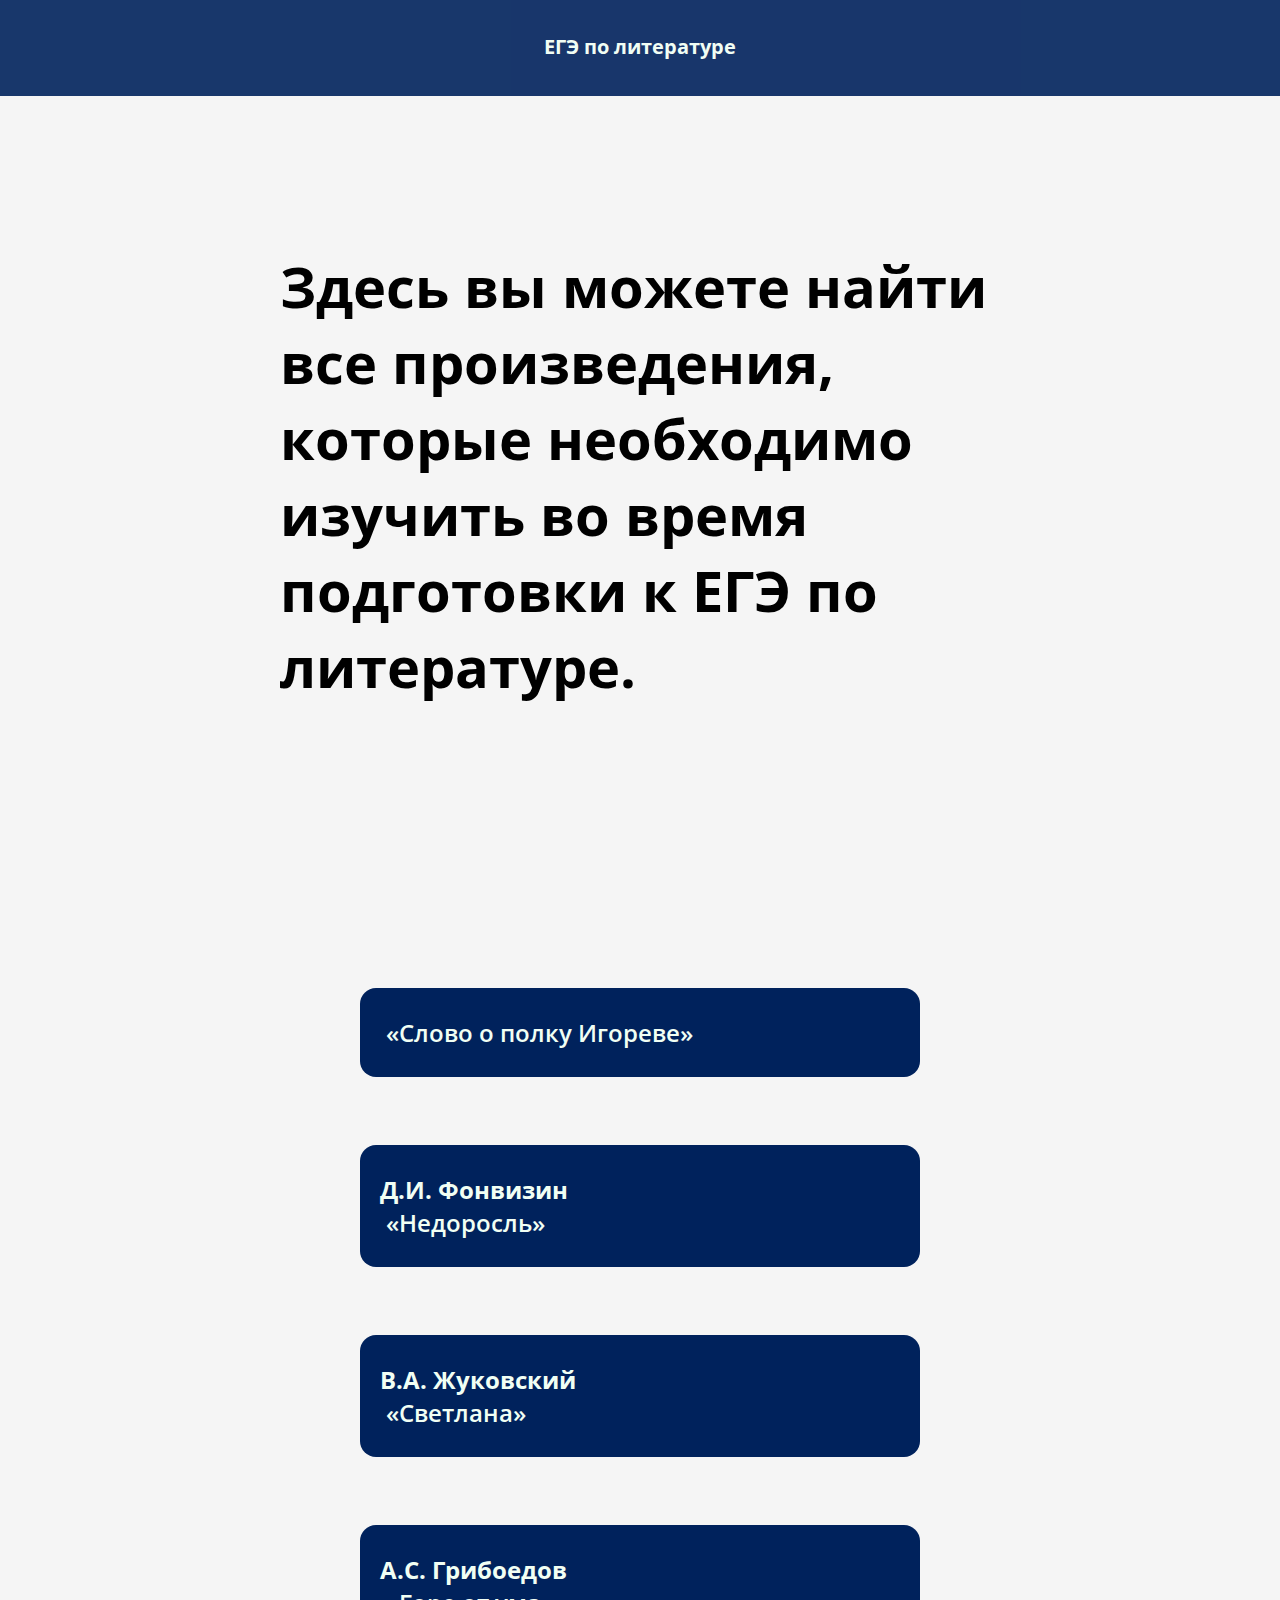
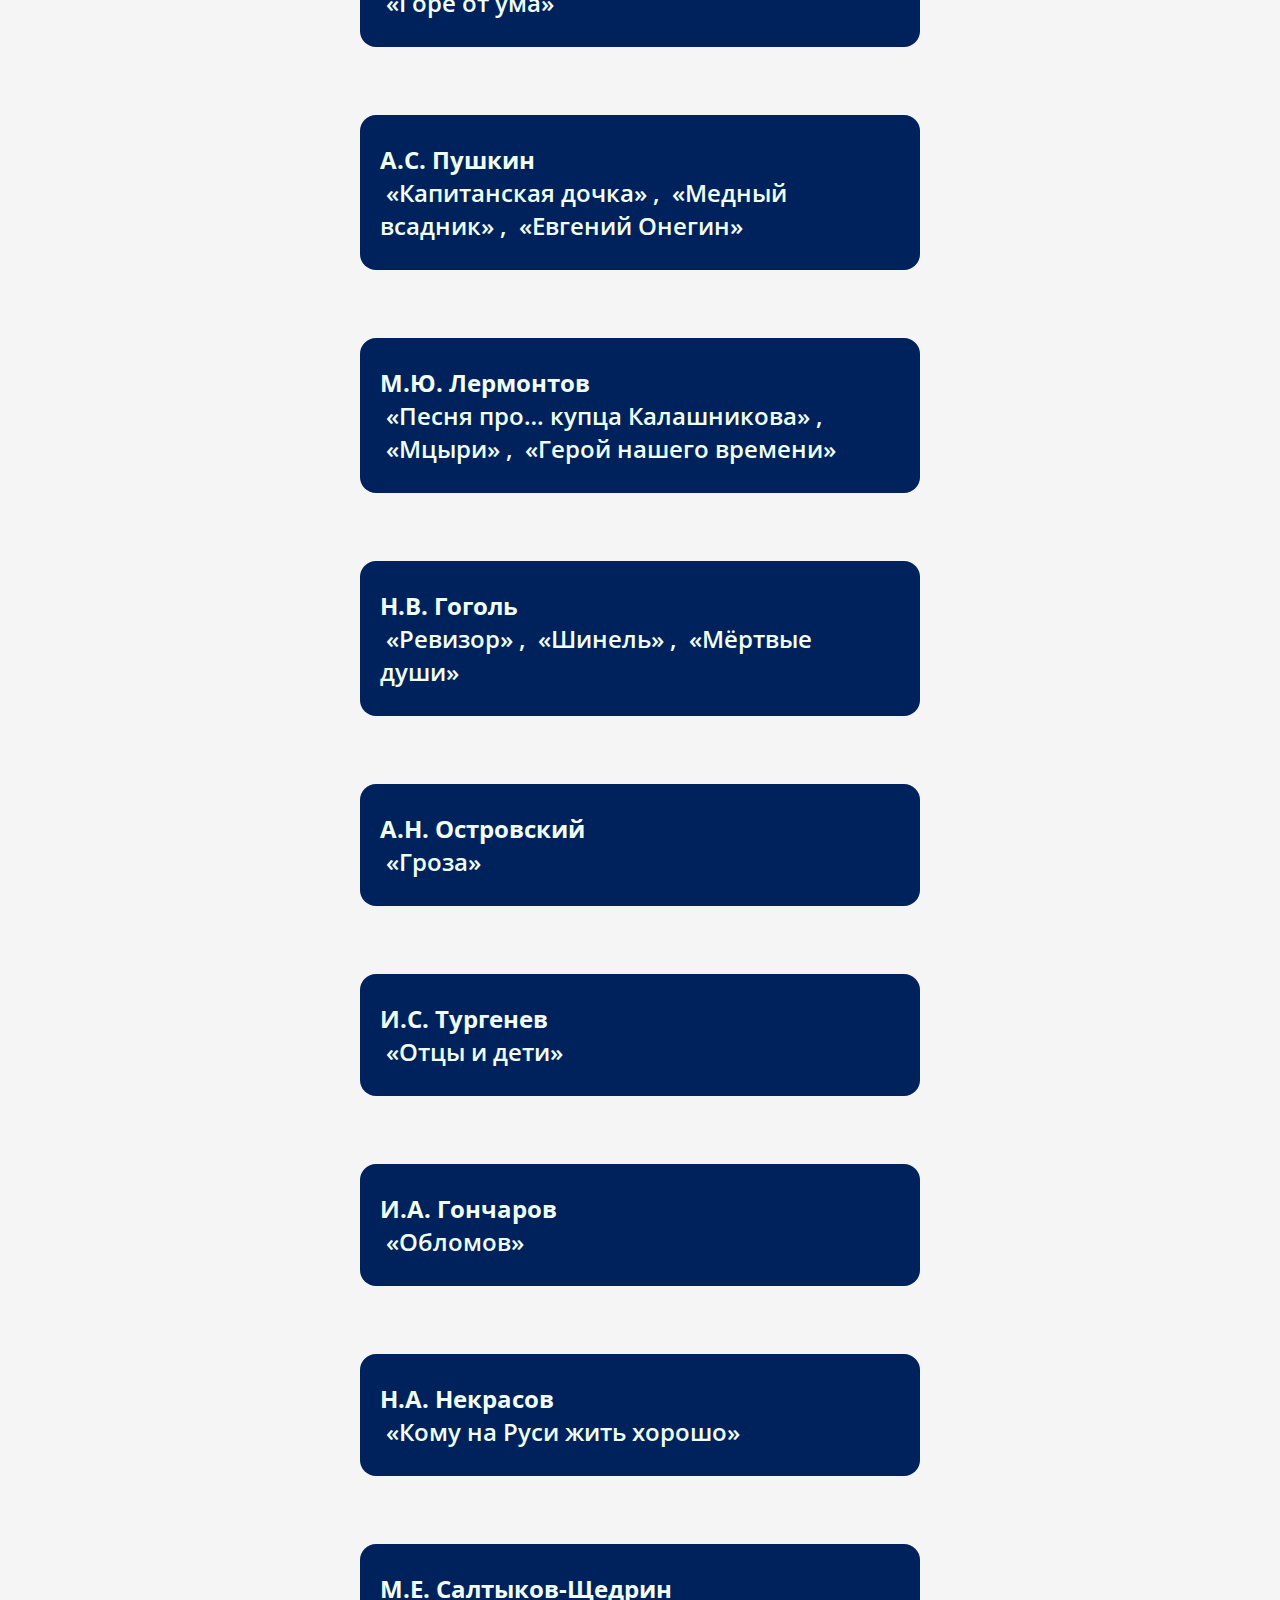
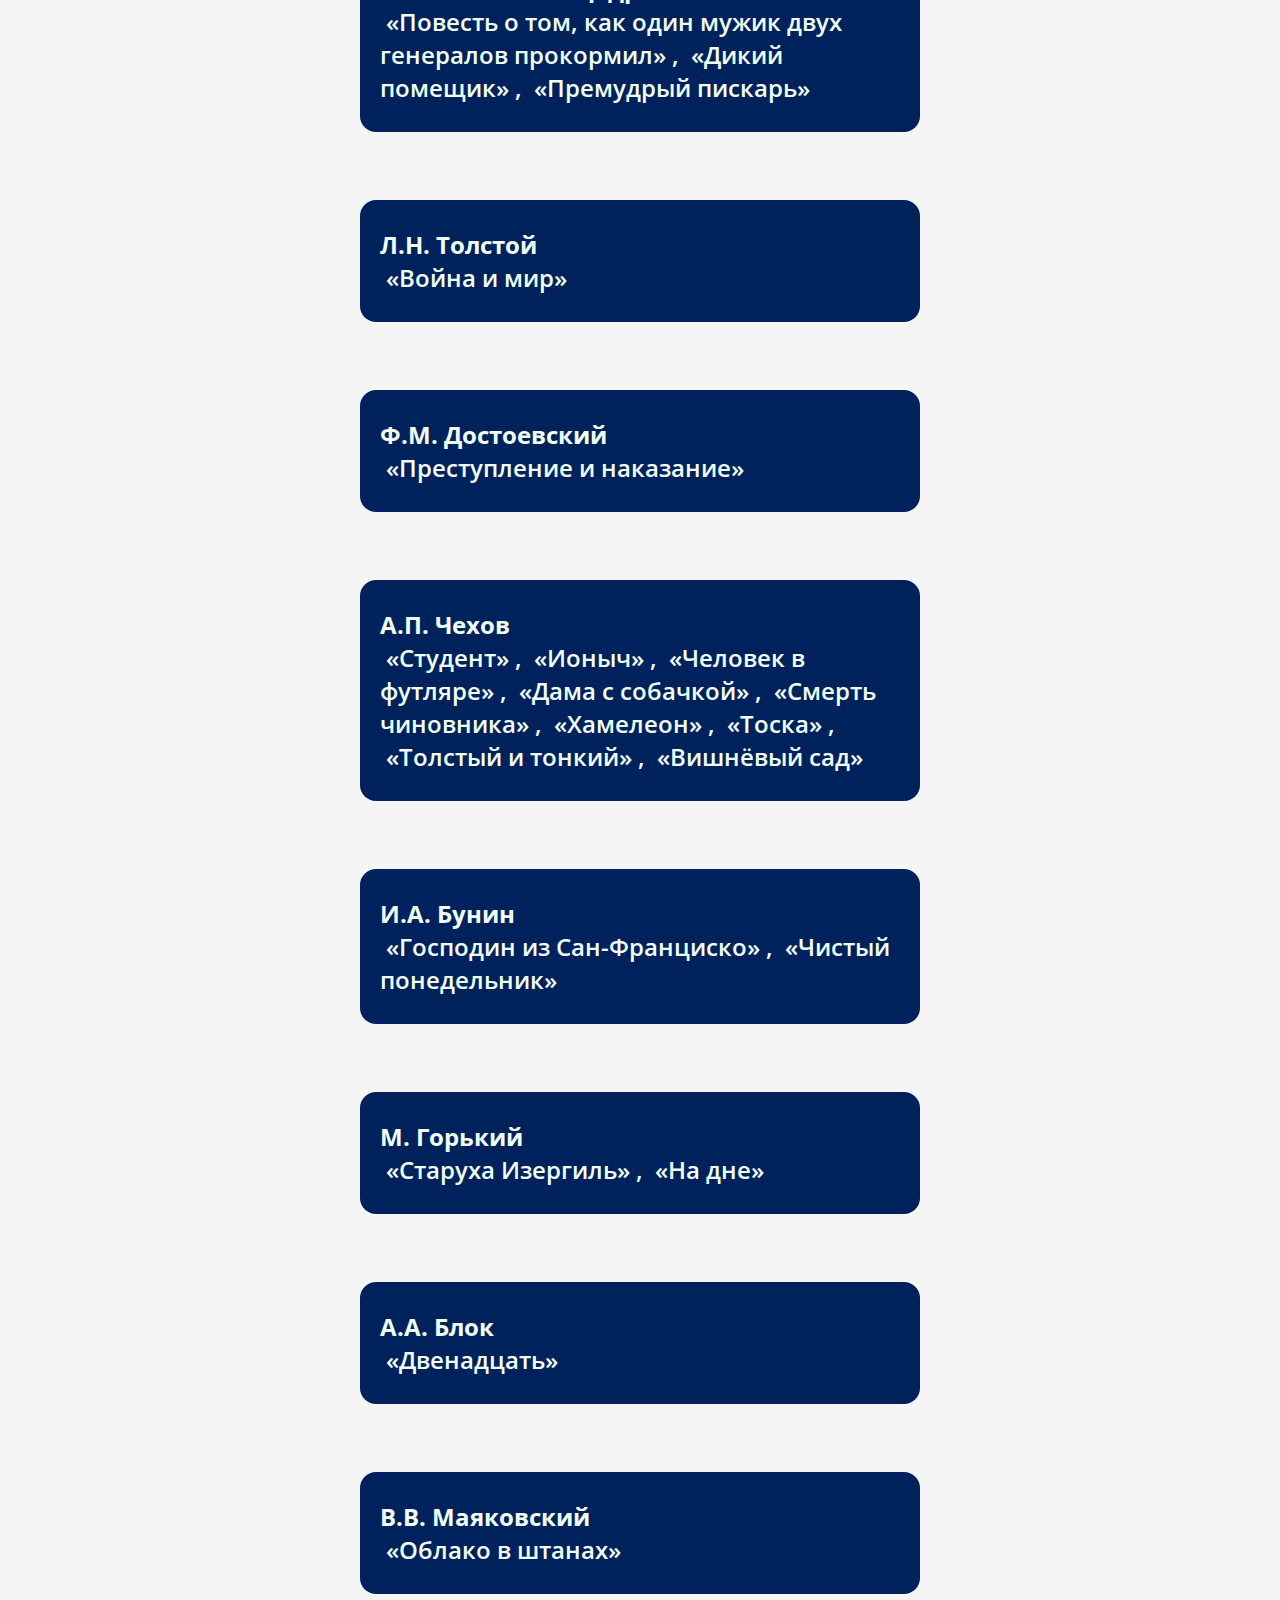
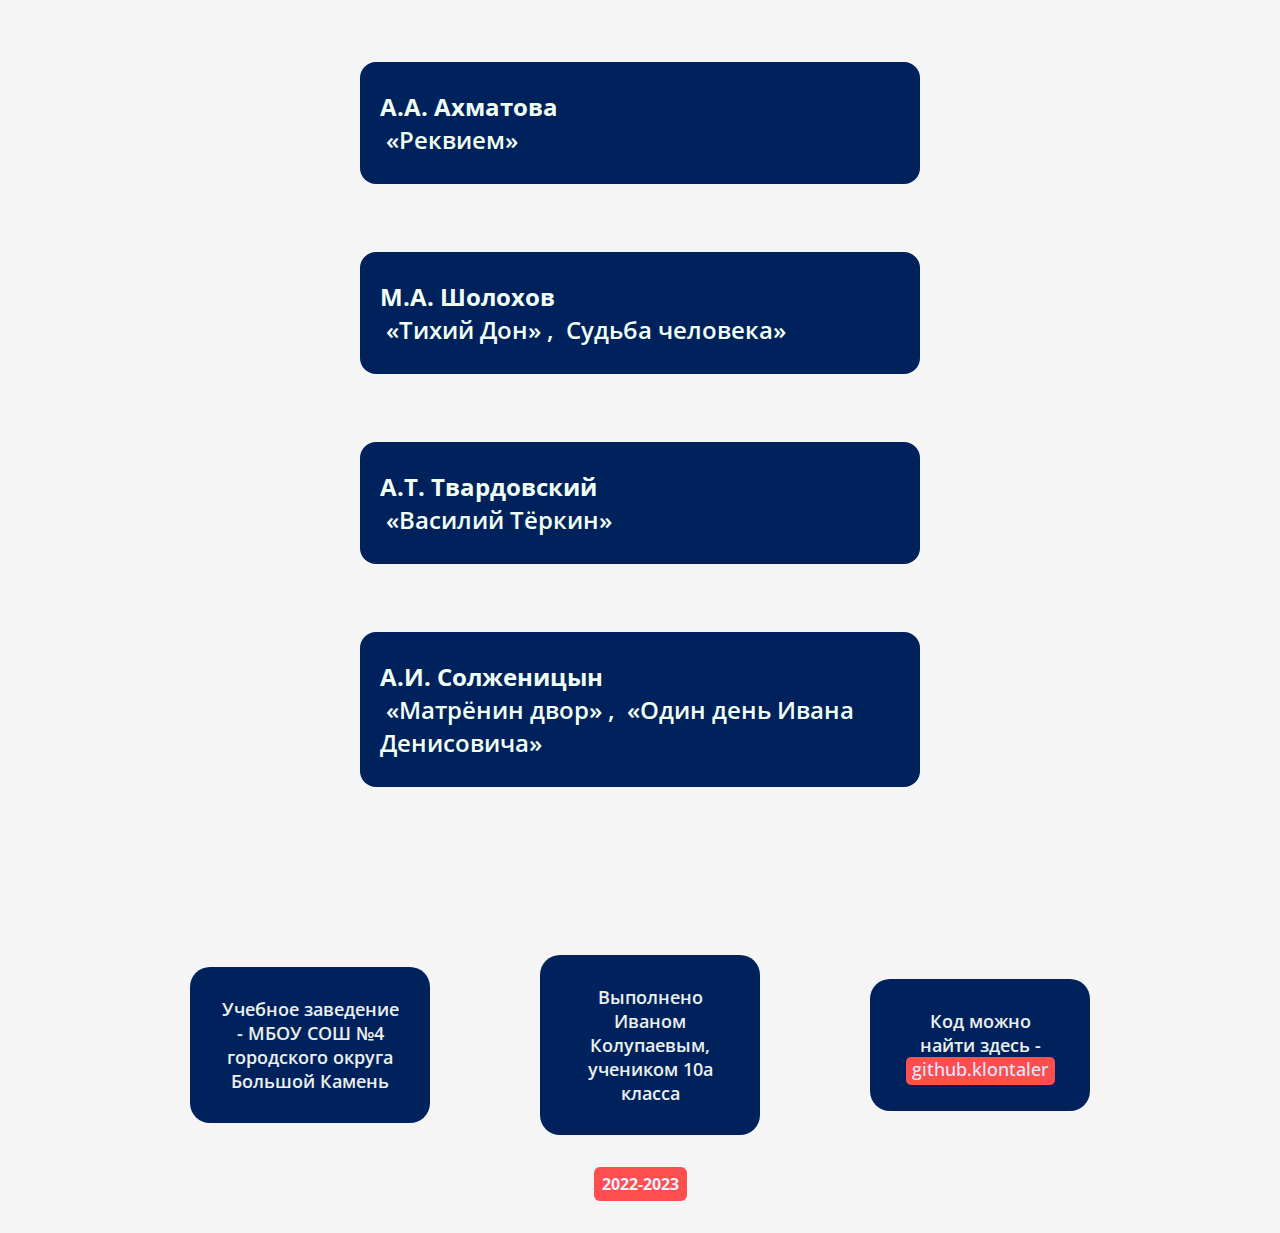
==== literature.html @ 71574e5d "now i hope that this one is the last one, that makes me cry///" ====
<!DOCTYPE html>
<html lang="ru">

<head>
  <meta charset="UTF-8">
  <meta http-equiv="X-UA-Compatible" content="IE=edge">
  <meta name="viewport" content="width=device-width, initial-scale=1.0">
  <title>ЕГЭ по литературе</title>

  <link rel="preconnect" href="https://fonts.googleapis.com">
  <link rel="preconnect" href="https://fonts.gstatic.com" crossorigin>
  <link href="https://fonts.googleapis.com/css2?family=Open+Sans:ital,wght@0,300;0,400;0,600;0,700;1,400&display=swap" rel="stylesheet">
  <link rel="stylesheet" href="style.css">
  <link rel="shortcut icon" href="./assets/img/favicon.png" type="image/x-icon">
</head>

<body>

  <style>
    a.contest_body:hover {
      color: rgb(241, 255, 244);
      cursor: default;
    }
  </style>

  <header id="header">
      <a href="./index.html" class="logo">ЕГЭ по литературе</a>
  </header>


  <main>


    <div class="big_text">
      Здесь вы можете найти все произведения, которые необходимо изучить во время подготовки к ЕГЭ по литературе.
    </div>



    <div class="container" id="main_container">
      
      <ul class="main_contest">

        <li>
            <div class="table_of_contest_item margin_after">
              <span class="contest_body"><a href="" class="contest_body">«Слово о полку Игореве»</a></span>
            </div>
        </li>
        
        <li>
          <div class="table_of_contest_item margin_after">
            <h3 class="contest_title">Д.И. Фонвизин</h3>
            <span class="contest_body"><a href="" class="contest_body">«Недоросль»</a></span>
          </div>
        </li>
        
        <li>
          <div class="table_of_contest_item margin_after">
            <h3 class="contest_title">В.А. Жуковский</h3>
            <span class="contest_body"><a href="" class="contest_body">«Светлана»</a></span>
          </div>
        </li>

                
        <li>
          <div class="table_of_contest_item margin_after">
            <h3 class="contest_title">А.С. Грибоедов</h3>
            <span class="contest_body"><a href="" class="contest_body">«Горе от ума»</a></span>
          </div>
        </li>
                
        <li>
          <div class="table_of_contest_item margin_after">
            <h3 class="contest_title">А.С. Пушкин</h3>
            <span class="contest_body"><a href="" class="contest_body">«Капитанская дочка»</a>, <a href="" class="contest_body">«Медный всадник»</a>, <a href="" class="contest_body">«Евгений Онегин»</a></span>
          </div>
        </li>
                
        <li>
          <div class="table_of_contest_item margin_after">
            <h3 class="contest_title">М.Ю. Лермонтов</h3>
            <span class="contest_body"><a href="" class="contest_body">«Песня про… купца Калашникова»</a>, <a href="" class="contest_body">«Мцыри»</a>, <a href="" class="contest_body">«Герой нашего времени»</a></span>
          </div>
        </li>
                
        <li>
          <div class="table_of_contest_item margin_after">
            <h3 class="contest_title">Н.В. Гоголь</h3>
            <span class="contest_body"><a href="" class="contest_body">«Ревизор»</a>, <a href="" class="contest_body">«Шинель»</a>, <a href="" class="contest_body">«Мёртвые души»</a></span>
          </div>
        </li>
                
        <li>
          <div class="table_of_contest_item margin_after">
            <h3 class="contest_title">А.Н. Островский</h3>
            <span class="contest_body"><a href="" class="contest_body">«Гроза»</a></span>
          </div>
        </li>
                
        <li>
          <div class="table_of_contest_item margin_after">
            <h3 class="contest_title">И.С. Тургенев</h3>
            <span class="contest_body"><a href="" class="contest_body">«Отцы и дети»</a></span>
          </div>
        </li>
                
        <li>
          <div class="table_of_contest_item margin_after">
            <h3 class="contest_title">И.А. Гончаров</h3>
            <span class="contest_body"><a href="" class="contest_body">«Обломов»</a></span>
          </div>
        </li>
                
        <li>
          <div class="table_of_contest_item margin_after">
            <h3 class="contest_title">Н.А. Некрасов</h3>
            <span class="contest_body"><a href="" class="contest_body">«Кому на Руси жить хорошо»</a></span>
          </div>
        </li>
                
        <li>
          <div class="table_of_contest_item margin_after">
            <h3 class="contest_title">М.Е. Салтыков-Щедрин</h3>
            <span class="contest_body"><a href="" class="contest_body">«Повесть о том, как один мужик двух генералов прокормил»</a>, <a href="" class="contest_body"> «Дикий помещик»</a>, <a href="" class="contest_body">«Премудрый пискарь»</a></span>
          </div>
        </li>
                
        <li>
          <div class="table_of_contest_item margin_after">
            <h3 class="contest_title">Л.Н. Толстой</h3>
            <span class="contest_body"><a href="" class="contest_body">«Война и мир»</a></span>
          </div>
        </li>
                
        <li>
          <div class="table_of_contest_item margin_after">
            <h3 class="contest_title">Ф.М. Достоевский</h3>
            <span class="contest_body"><a href="" class="contest_body">«Преступление и наказание»</a></span>
          </div>
        </li>
                
        <li>
          <div class="table_of_contest_item margin_after">
            <h3 class="contest_title">А.П. Чехов</h3>
            <span class="contest_body"><a href="" class="contest_body">«Студент»</a>, <a href="" class="contest_body">«Ионыч»</a>, <a href="" class="contest_body">«Человек в футляре»</a>,
              <a href="" class="contest_body">«Дама с собачкой»</a>, <a href="" class="contest_body">«Смерть чиновника»</a>, <a href="" class="contest_body">«Хамелеон»</a>,
              <a href="" class="contest_body">«Тоска»</a>, <a href="" class="contest_body">«Толстый и тонкий»</a>, <a href="" class="contest_body">«Вишнёвый сад»</a>
            </span>
          </div>
        </li>
                
        <li>
          <div class="table_of_contest_item margin_after">
            <h3 class="contest_title">И.А. Бунин</h3>
            <span class="contest_body"><a href="" class="contest_body">«Господин из Сан-Франциско»</a>, <a href="" class="contest_body">«Чистый понедельник»</a></span>
          </div>
        </li>
                
        <li>
          <div class="table_of_contest_item margin_after">
            <h3 class="contest_title">М. Горький</h3>
            <span class="contest_body"><a href="" class="contest_body">«Старуха Изергиль»</a>, <a href="" class="contest_body">«На дне»</a></span>
          </div>
        </li>
                
        <li>
          <div class="table_of_contest_item margin_after">
            <h3 class="contest_title">А.А. Блок</h3>
            <span class="contest_body"><a href="" class="contest_body">«Двенадцать»</a></span>
          </div>
        </li>
                
        <li>
          <div class="table_of_contest_item margin_after">
            <h3 class="contest_title">В.В. Маяковский</h3>
            <span class="contest_body"><a href="" class="contest_body">«Облако в штанах»</a></span>
          </div>
        </li>
                
        <li>
          <div class="table_of_contest_item margin_after">
            <h3 class="contest_title">А.А. Ахматова</h3>
            <span class="contest_body"><a href="" class="contest_body">«Реквием»</a></span>
          </div>
        </li>

        <li>
          <div class="table_of_contest_item margin_after">
            <h3 class="contest_title">М.А. Шолохов</h3>
            <span class="contest_body"><a href="" class="contest_body">«Тихий Дон»</a>, <a href="" class="contest_body">Судьба человека»</a></span>
          </div>
        </li>

        <li>
          <div class="table_of_contest_item margin_after">
            <h3 class="contest_title">А.Т. Твардовский</h3>
            <span class="contest_body"><a href="" class="contest_body">«Василий Тёркин»</a></span>
          </div>
        </li>

        <li>
          <div class="table_of_contest_item margin_after">
            <h3 class="contest_title">А.И. Солженицын</h3>
            <span class="contest_body"><a href="" class="contest_body">«Матрёнин двор»</a>, <a href="" class="contest_body">«Один день Ивана Денисовича»</a></span>
          </div>
        </li>

      </ul>

    </div>
    
  </main>


  <footer>

    <div class="container" id="footer_container">
      <div class="container" id="main_footer_container">
        
        <div class="footer_item" id="license">
          Учебное заведение - МБОУ СОШ №4 городского округа Большой Камень
        </div>

        <div class="footer_item" id="author">
          Выполнено Иваном Колупаевым, учеником 10а класса
        </div>

        <div class="footer_item" id="git">
          Код можно найти здесь - <a href="https://github.com/klontaler/school_project_IAKolupaev" id="github_link">github.klontaler</a>
        </div>
      </div>
      <div class="year">2022-2023</div>
    </div>

  </footer>

  <script src="script.js"></script>

</body>
</html>
---- style.css ----
/* global styles */

* {
  box-sizing: border-box;
  margin: 0;
  padding: 0;

  font-family: 'Open Sans', sans-serif;
  font-size: 16px;
  font-weight: 500;

  transition: .4s cubic-bezier(0, 0, 0.2, 1);
}

a {
  text-decoration: none;
  color: rgb(0, 0, 0);
  font-size: inherit;
  padding: 0 6px 4px;
  border-radius: 5px;
}

li {
  list-style: none;
}

.displayNone {
  display: none;
}

/* global elements */

body {
  background: rgb(245, 245, 245);
} 

.container {
  width: 100%;
  height: auto;
  border-radius: 28px;
  padding: 20px;
}

.a_non_styles {
  background-color: unset;
  padding: 0;
  border-radius: unset;
}

/* header */

header {
  width: 100%;
  height: 96px;
  background: rgb(0, 34, 92);
  position: fixed;
  top: 0;
  display: flex;
  justify-content: center;
  align-items: center;
  transform: translateY(0);
  transition: transform 1s;
  opacity: .9;
}

.header_transform {
  transform: translateY(-96px);
}

.logo {
  width: 320px;
  text-align: center;
  font-weight: 700;
  font-size: 20px;
  margin: auto;
  color: rgb(241, 255, 244);
}

.document {
  height: 64px;
  width: 64px;

  background-image: url(./assets/img/pdficon.png);
  background-repeat: no-repeat;
  background-size: cover;
  background-color: unset;
  opacity: .8;

  position: absolute;
  top: 16px;
  right: 64px;
}

.document:hover {
  opacity: 1;
}

/* main */

main {
  min-height: 70vh;
  display: flex;
  justify-content: center;
  align-items: center;
  flex-direction: column;
}

#main_container {
  width: 600px;
}

.big_text {
  font-weight: 700;
  font-size: 56px;
  width: 720px;
  margin: 248px auto;
}

.medium_text {
  font-size: 36px;
  font-weight: 700;
  margin-bottom: 82px;
  text-align: center;
}

.h2_contest {
  font-weight: 700;
  font-size: 24px;
}

.table_of_contest_item {
  background: rgb(0, 34, 92);
  border-radius: 16px;
  padding: 28px 20px;
  margin: 16px auto;
}


.margin_after {
  margin-bottom: 68px;
}

.contest_title {
  font-weight: 700;
  font-size: 24px;
}

.contest_body {
  font-size: 24px;
  font-weight: 600;
}

.contest_title, .contest_body {
  color: rgb(241, 255, 244);
}

a.contest_body:hover {
  color: rgb(255, 117, 117);
}


/* footer */

footer {
  display: flex;
  justify-content: center;
  margin: 40px 0 12px;
}

#footer_container {
  width: 980px;
  display: flex;
  justify-content: center;
  align-items: center;
  flex-direction: column;
}

#main_footer_container {
  display: flex;
  justify-content: space-between;
  align-items: center;
  margin-bottom: 12px;
}

.footer_item {
  width: 220px;
  text-align: center;
  font-size: 18px;
  font-weight: 600;
  background: rgb(0, 34, 92);
  padding: 30px;
  border-radius: 20px;
  color: rgb(235, 240, 235);
}

#license {
  width: 240px;
}

#github_link {
  color: rgb(217,231,255);
  background-color: rgb(255, 78, 78);
}

#github_link:hover {
  background-color: rgb(255, 28, 28);
}

.year {
  font-weight: 700;
  background-color: rgb(255, 78, 78);
  color: rgb(231, 240, 255);
  padding: 6px 8px;
  border-radius: 6px;
}

@media only screen and (max-width: 960px) {
  #main_footer_container {
    flex-direction: column;
    height: 560px;
  }

  .footer_item, #license {
    width: 68%;
  }

}

@media only screen and (max-width: 768px) {
  #header {
    flex-direction: column;
    height: 96px;
  }
  
  .header_transform {
    transform: translateY(-162px);
  }

  .document {
    width: 48px;
    height: 48px;
    position: static;
    margin-bottom: 18px;
  }

  .big_text {
    width: 86%;
    margin-top: 216px;
  }

  #main_container {
    width: 76%;
  }
  .table_of_contest_item {
    width: 96%;
  }
  
  .year {
    font-size: 18px;
  }
}

@media only screen and (max-width: 433px) {
  .document {
    width: 36px;
    height: 36px;
  }
  #main_container {
    width: 92%;
  }
  .big_text {
    font-size: 42px;
  }
  #main_footer_container {
    height: 640px;
  }
  .footer_item, #license {
    width: 92%;
  }

}
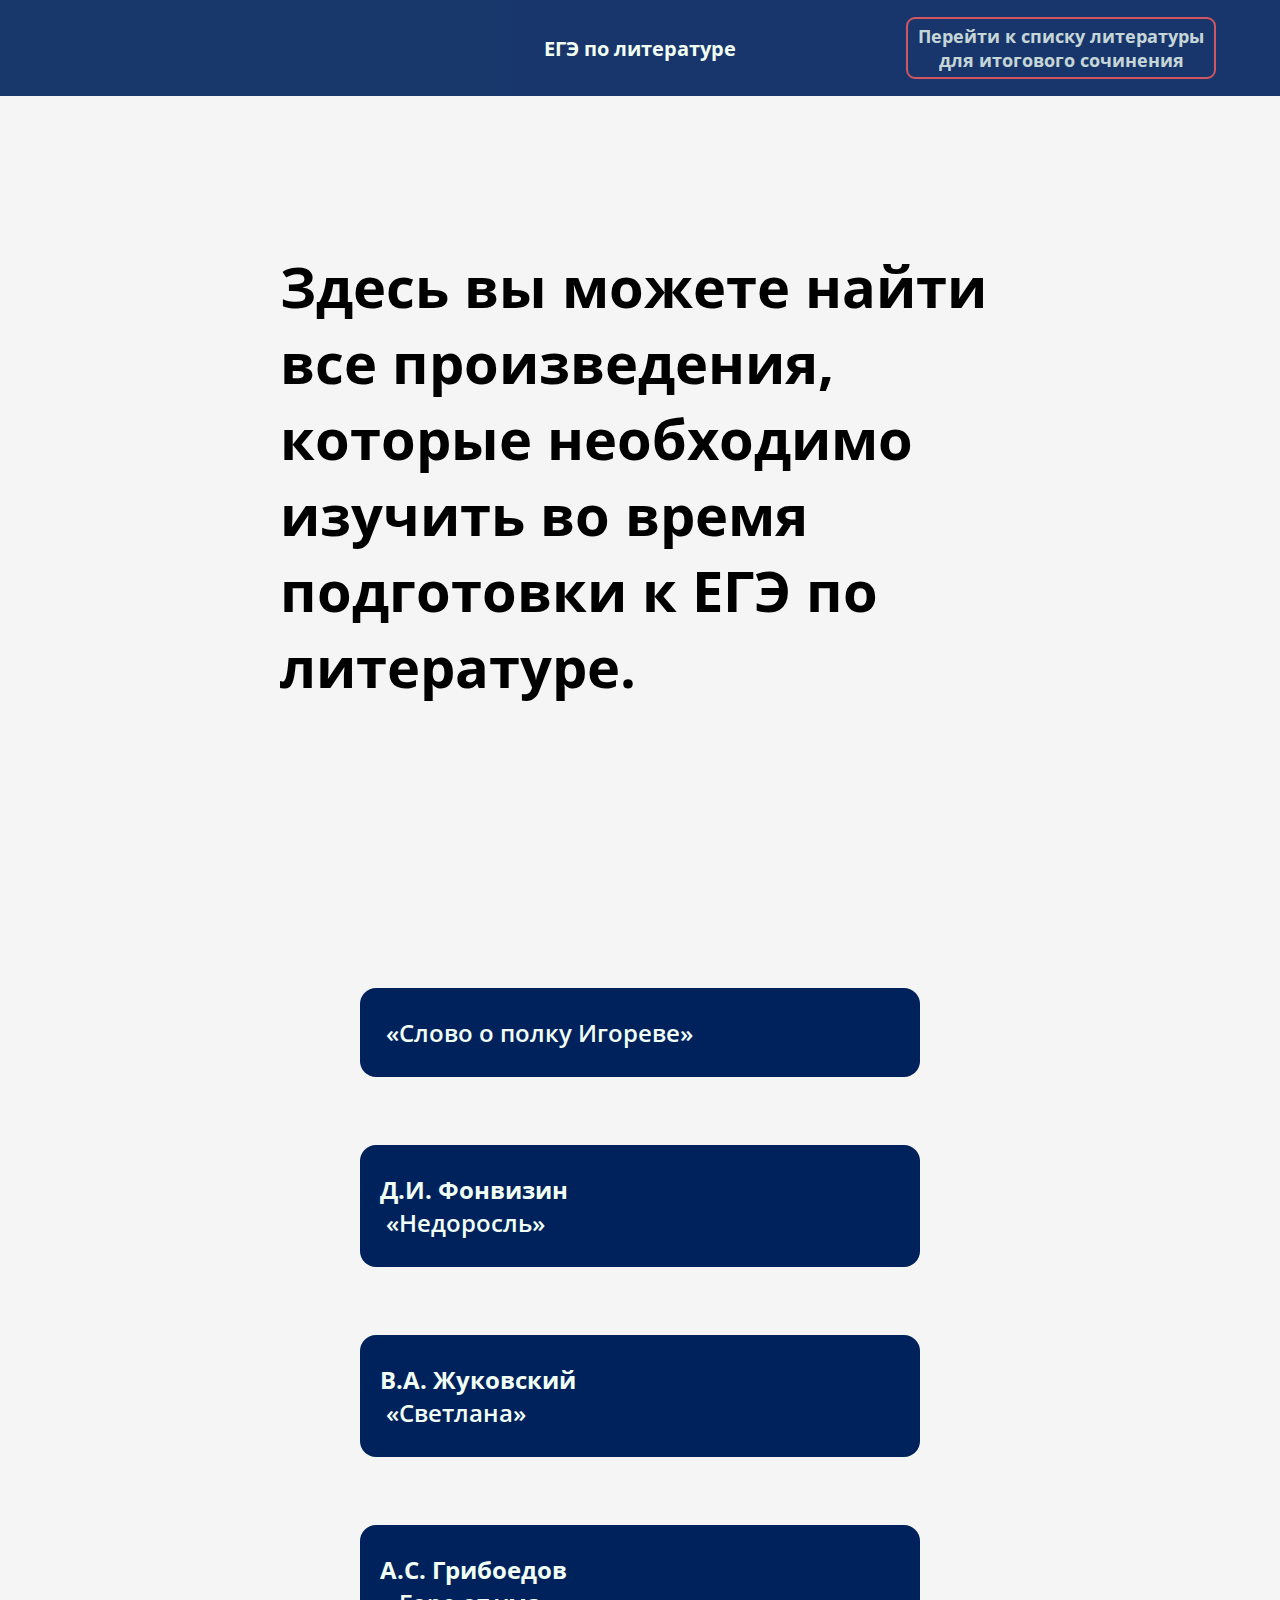
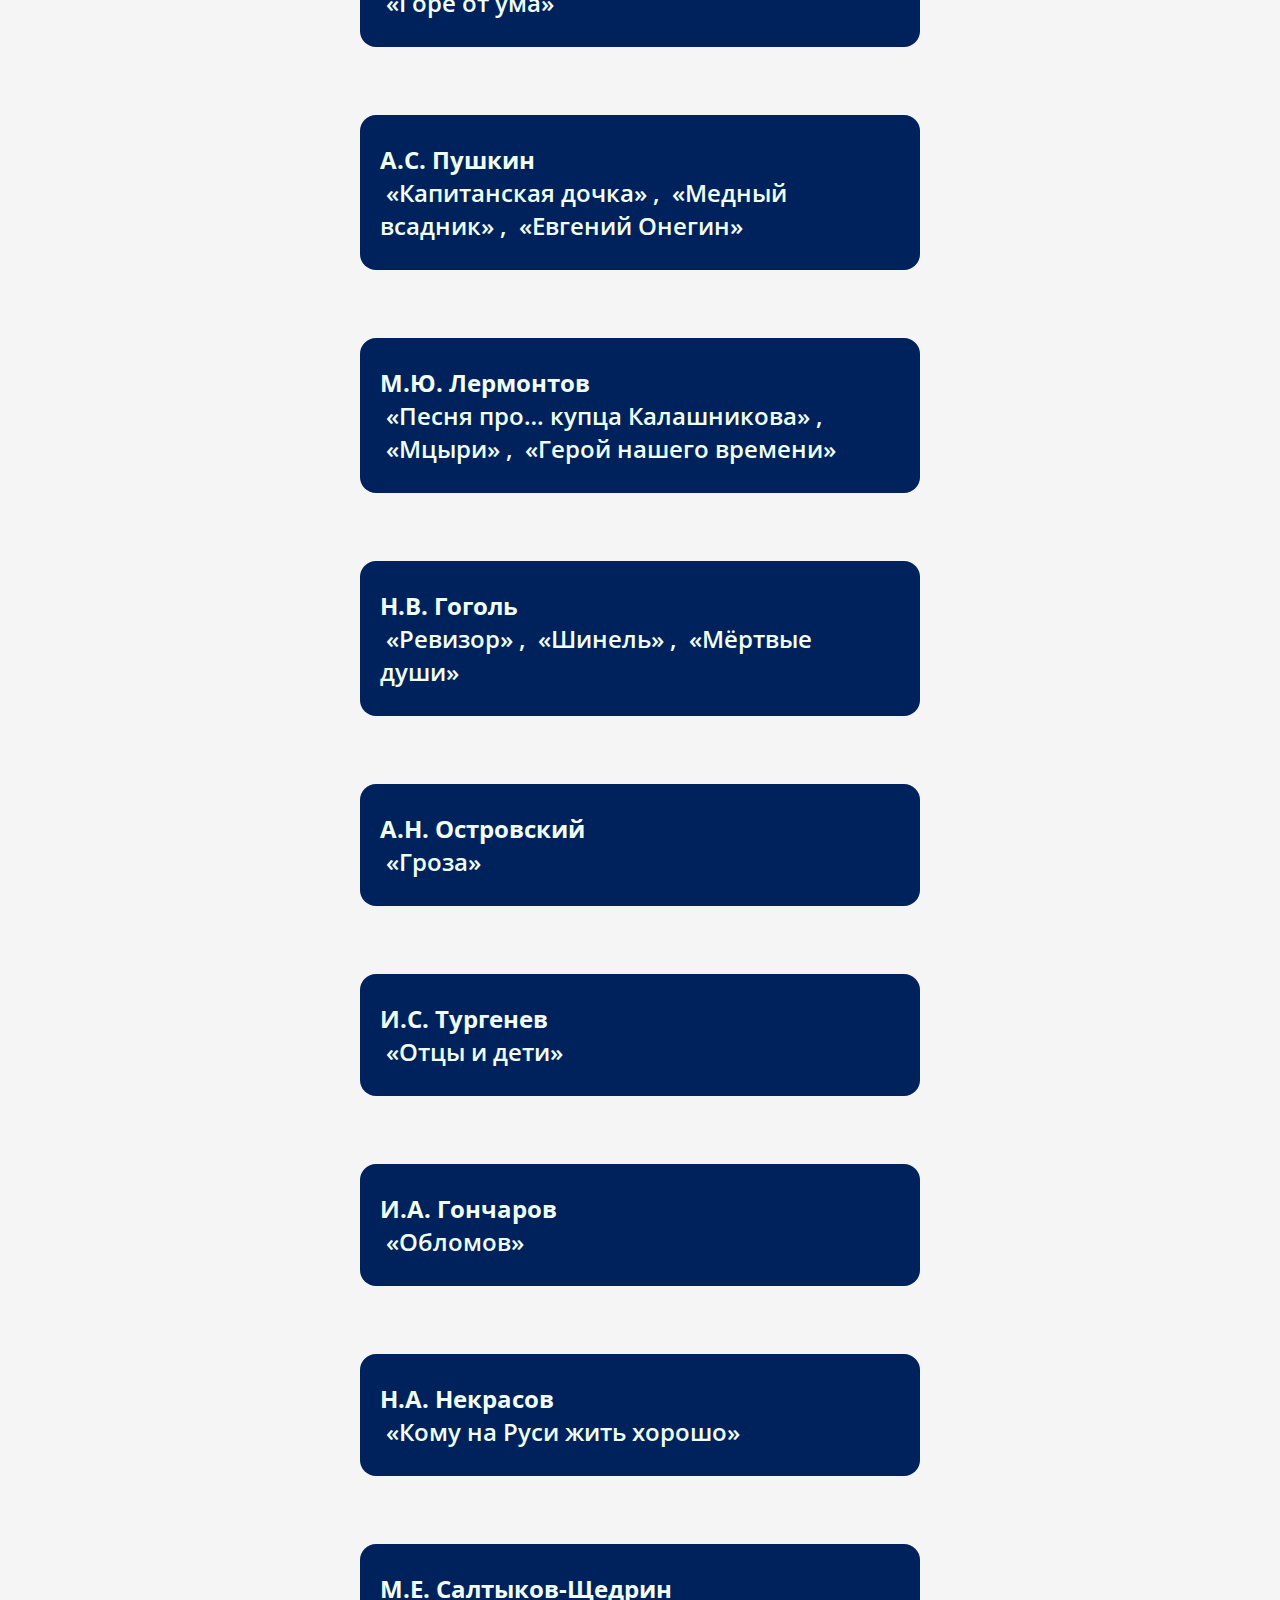
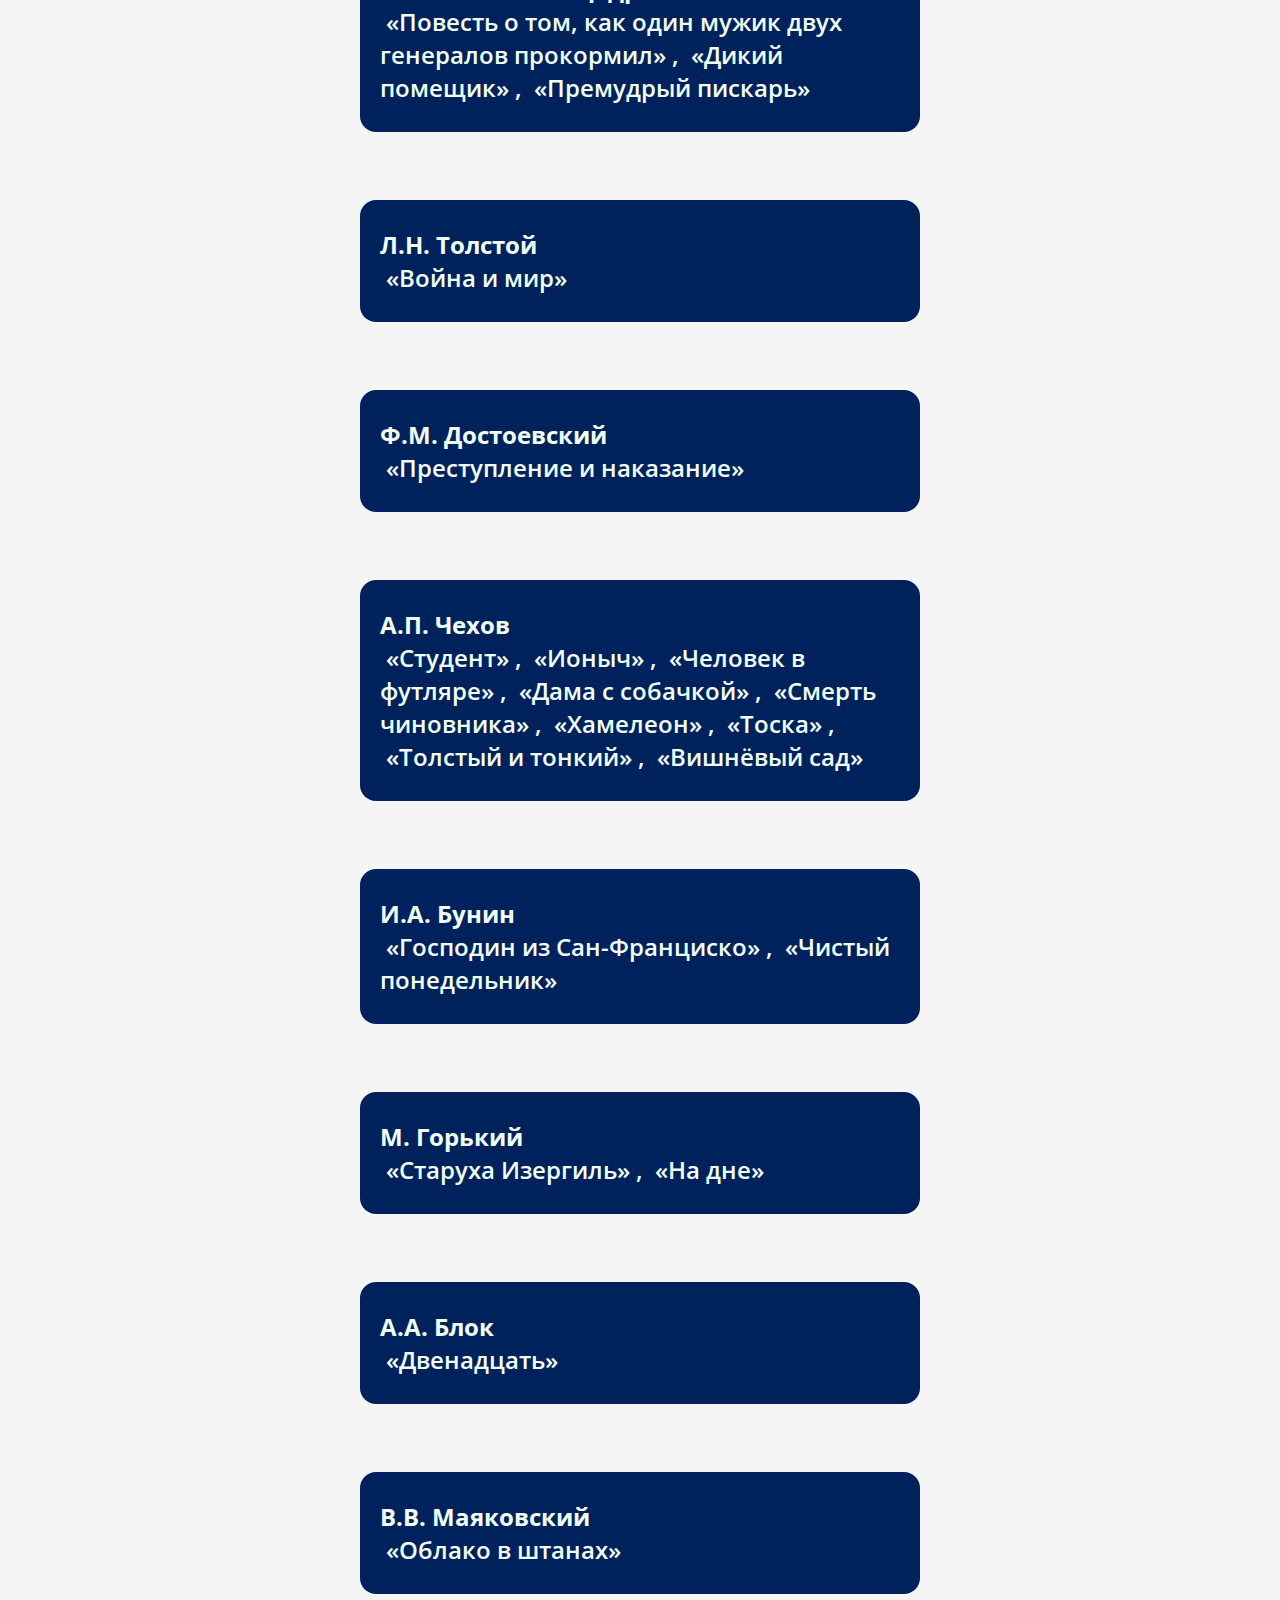
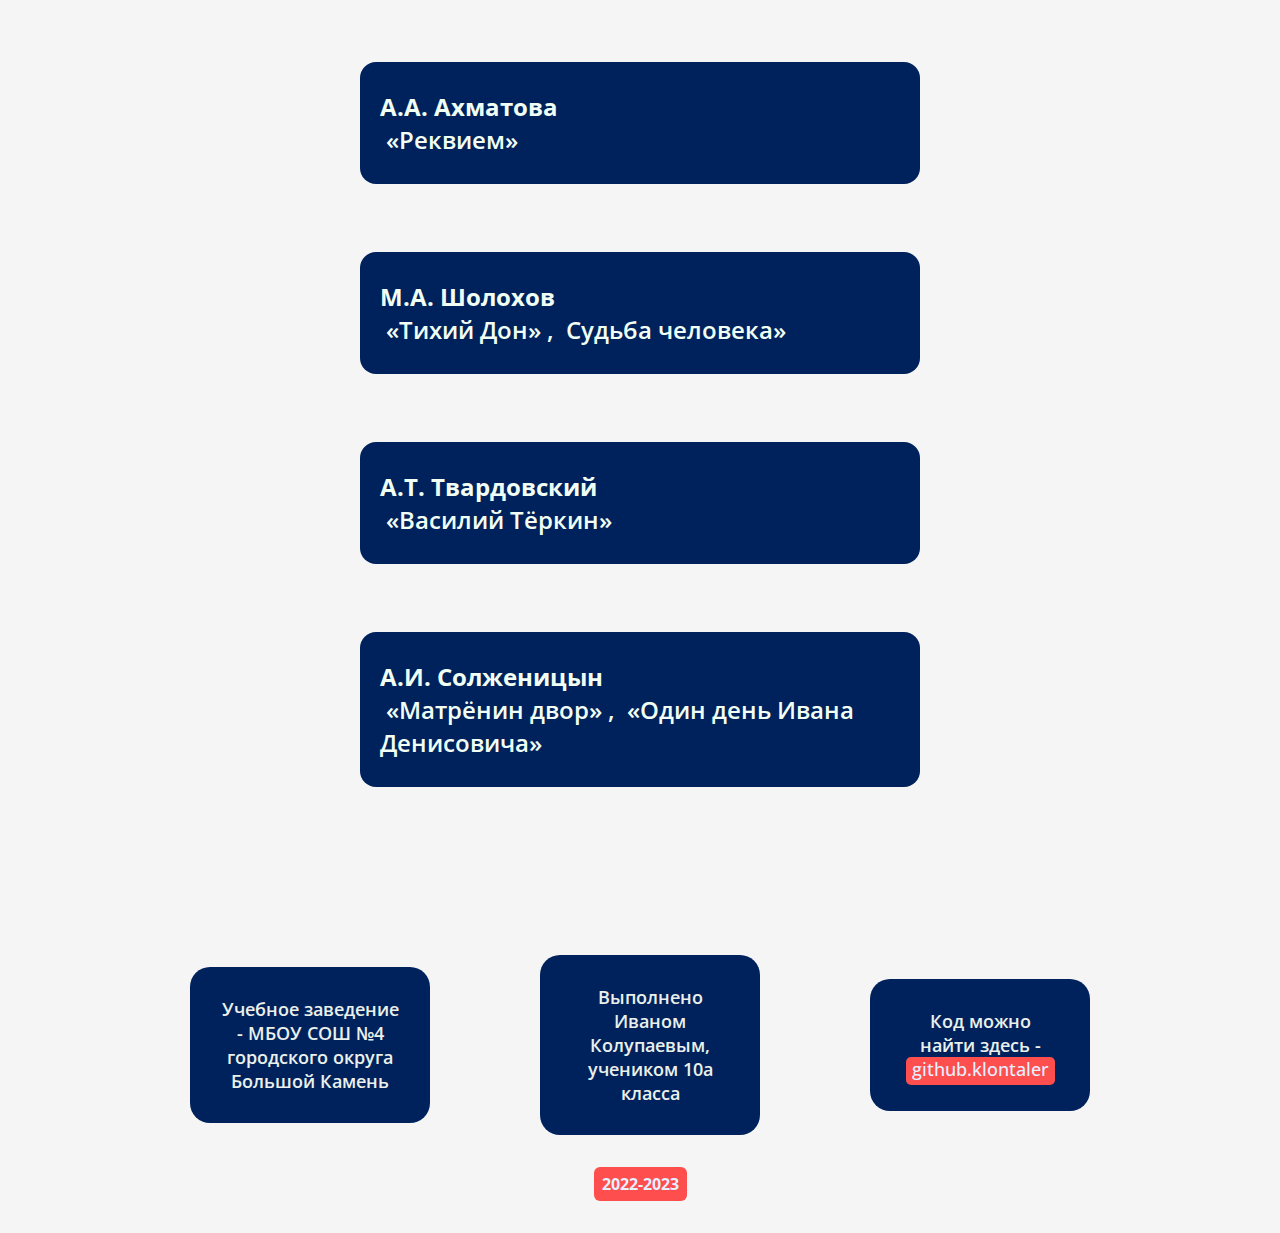
==== commit ee9e9688: "i rly hope that the last one..." ====
--- a/literature.html
+++ b/literature.html
@@ -16,19 +16,15 @@
 
 <body>
 
-  <style>
-    a.contest_body:hover {
-      color: rgb(241, 255, 244);
-      cursor: default;
-    }
-  </style>
-
   <header id="header">
-      <a href="./index.html" class="logo">ЕГЭ по литературе</a>
+      <div class="logo">ЕГЭ по литературе</div>
+      <a href="./index.html" class="headLink">Перейти к списку литературы для итогового сочинения</a>
   </header>
 
 
   <main>
+
+    <a href="./index.html" class="mainLink">Перейти к списку литературы для итогового сочинения</a>
 
 
     <div class="big_text">
--- a/style.css
+++ b/style.css
@@ -76,19 +76,45 @@
   color: rgb(241, 255, 244);
 }
 
-.document {
-  height: 64px;
-  width: 64px;
-
-  background-image: url(./assets/img/pdficon.png);
-  background-repeat: no-repeat;
-  background-size: cover;
-  background-color: unset;
+.headLink {
+  width: 310px;
+  text-align: center;
+  font-weight: 700;
+  font-size: 18px;
+  position: absolute;
+  right: 64px;
+  color: rgb(241, 255, 244);
+  padding: 5px;
+  border-radius: 9px;
+  border: 2px solid rgb(255, 78, 78);
   opacity: .8;
-
-  position: absolute;
-  top: 16px;
-  right: 64px;
+}
+
+.headLink:hover {
+  color: rgb(241, 255, 244);
+  border-radius: 14px;
+  border: 2px solid rgb(255, 28, 28);
+  opacity: 1;
+}
+
+.mainLink {
+  display: none;
+  width: 280px;
+  text-align: center;
+  font-weight: 700;
+  font-size: 18px;
+  padding: 8px;
+  border-radius: 9px;
+  color: rgb(245, 245, 245);
+  background-color: rgba(24, 69, 148, 0.767);
+  margin: 128px auto -72px;
+}
+  
+.mainLink:hover {
+  border-radius: 14px;
+  color: rgb(255, 255, 255);
+  background-color: rgba(24, 69, 148, 0.904);
+  opacity: 1;
 }
 
 .document:hover {
@@ -198,7 +224,7 @@
 }
 
 #github_link {
-  color: rgb(217,231,255);
+  color: rgb(231, 240, 255);
   background-color: rgb(255, 78, 78);
 }
 
@@ -223,6 +249,15 @@
   .footer_item, #license {
     width: 68%;
   }
+
+  .headLink {
+    display: none;
+  }
+
+  .mainLink {
+    display: block;
+  }
+
 
 }
 
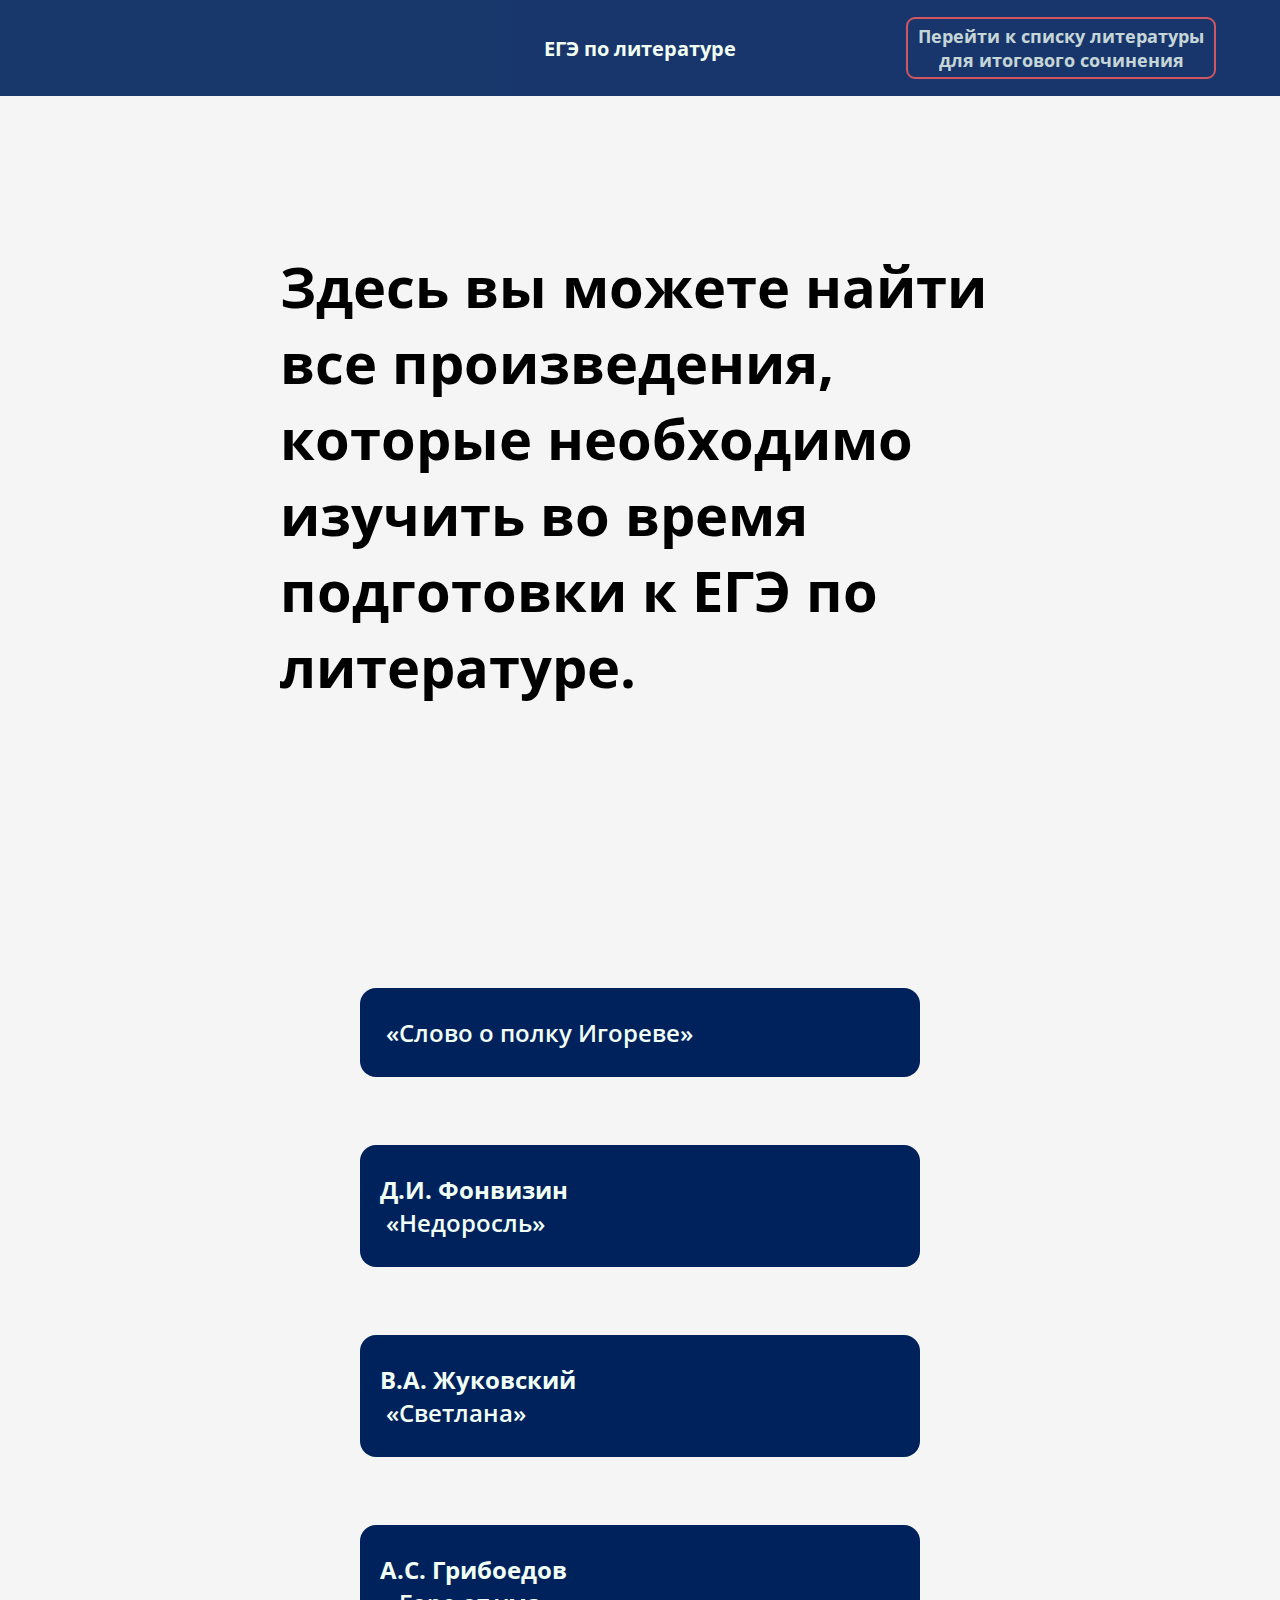
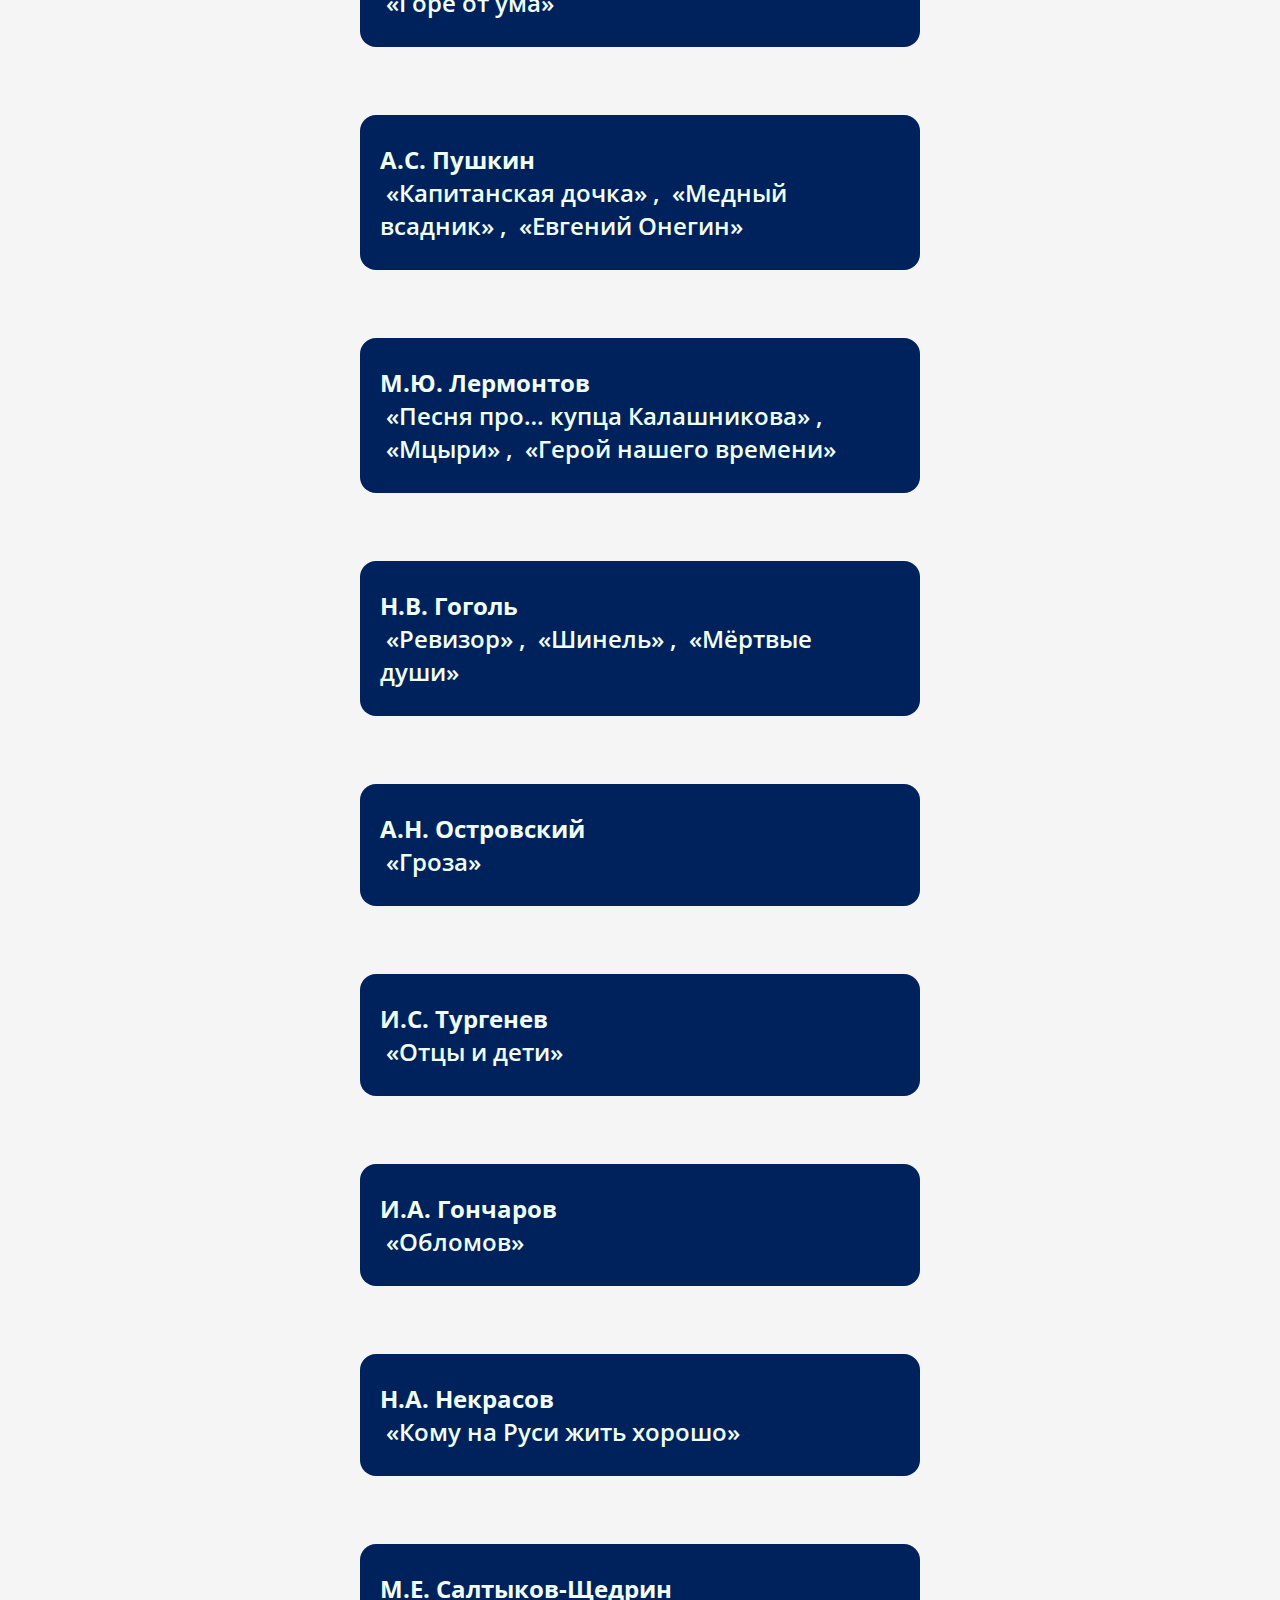
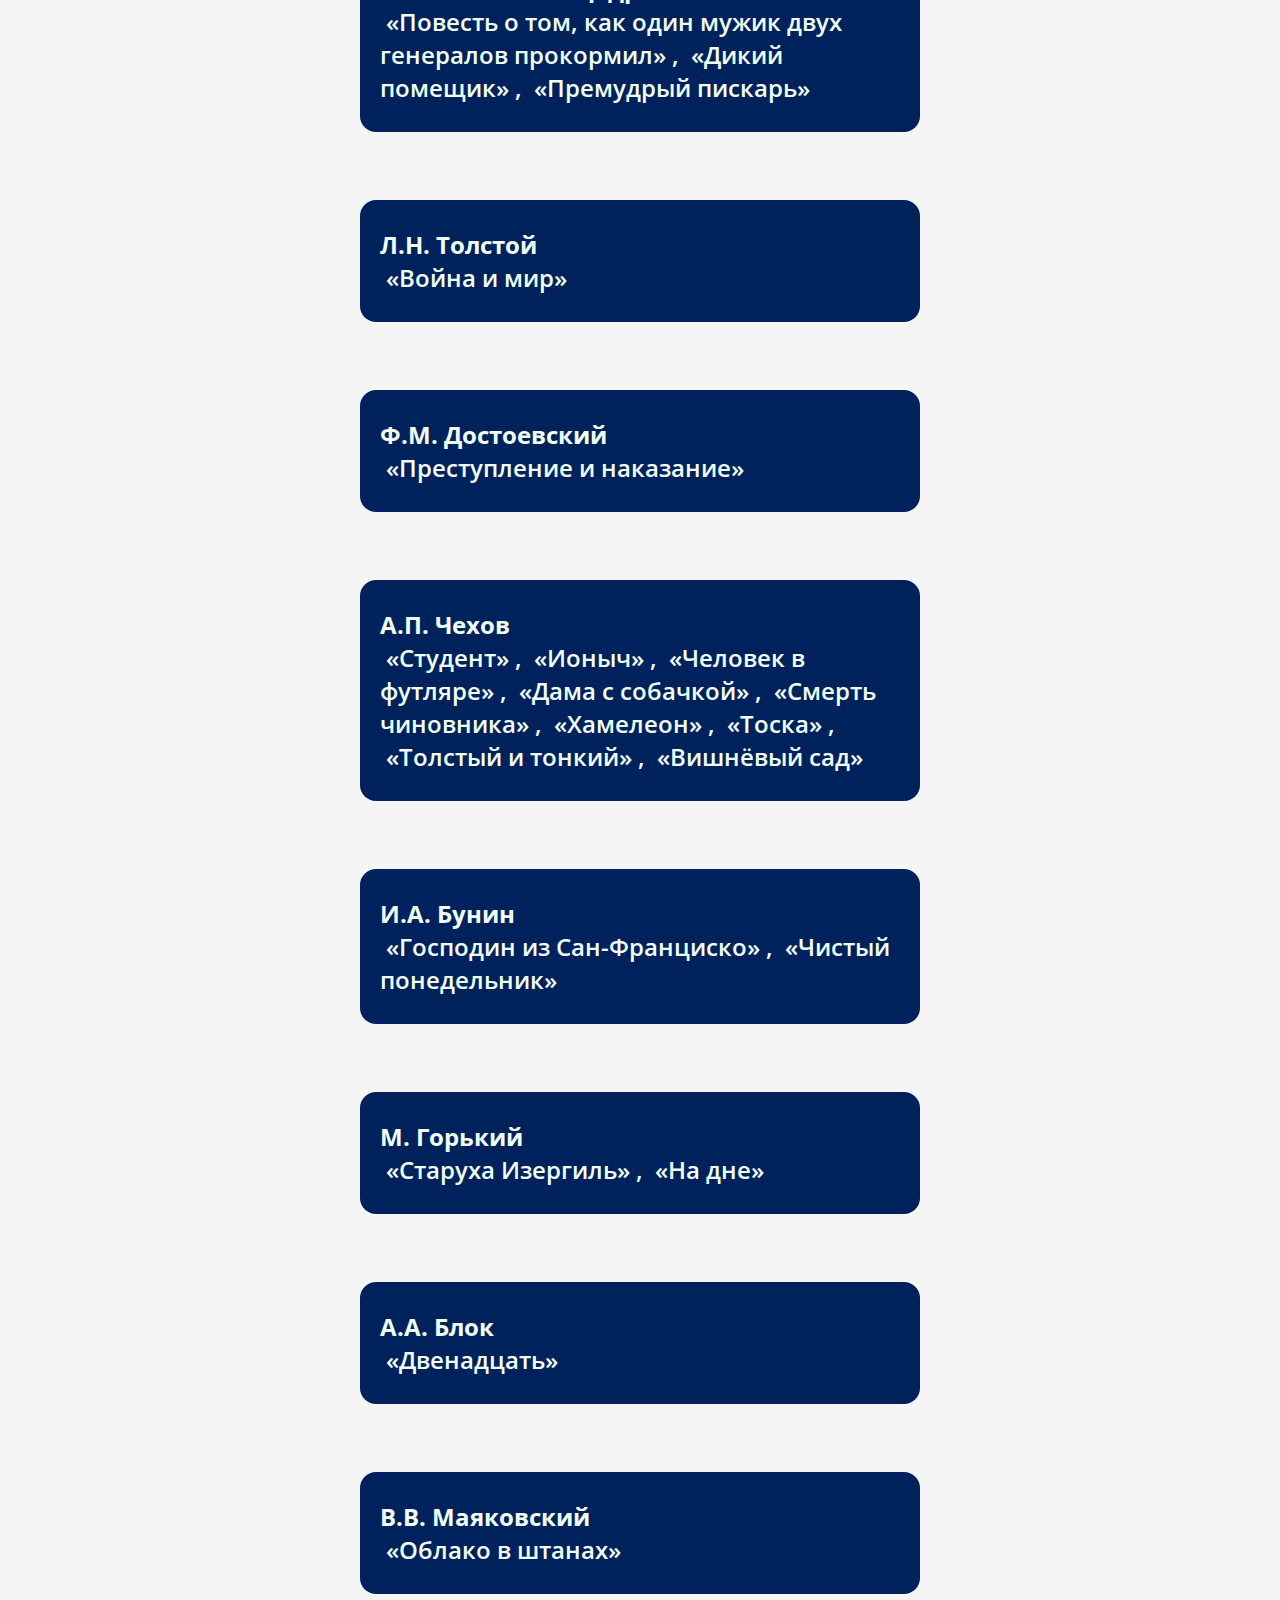
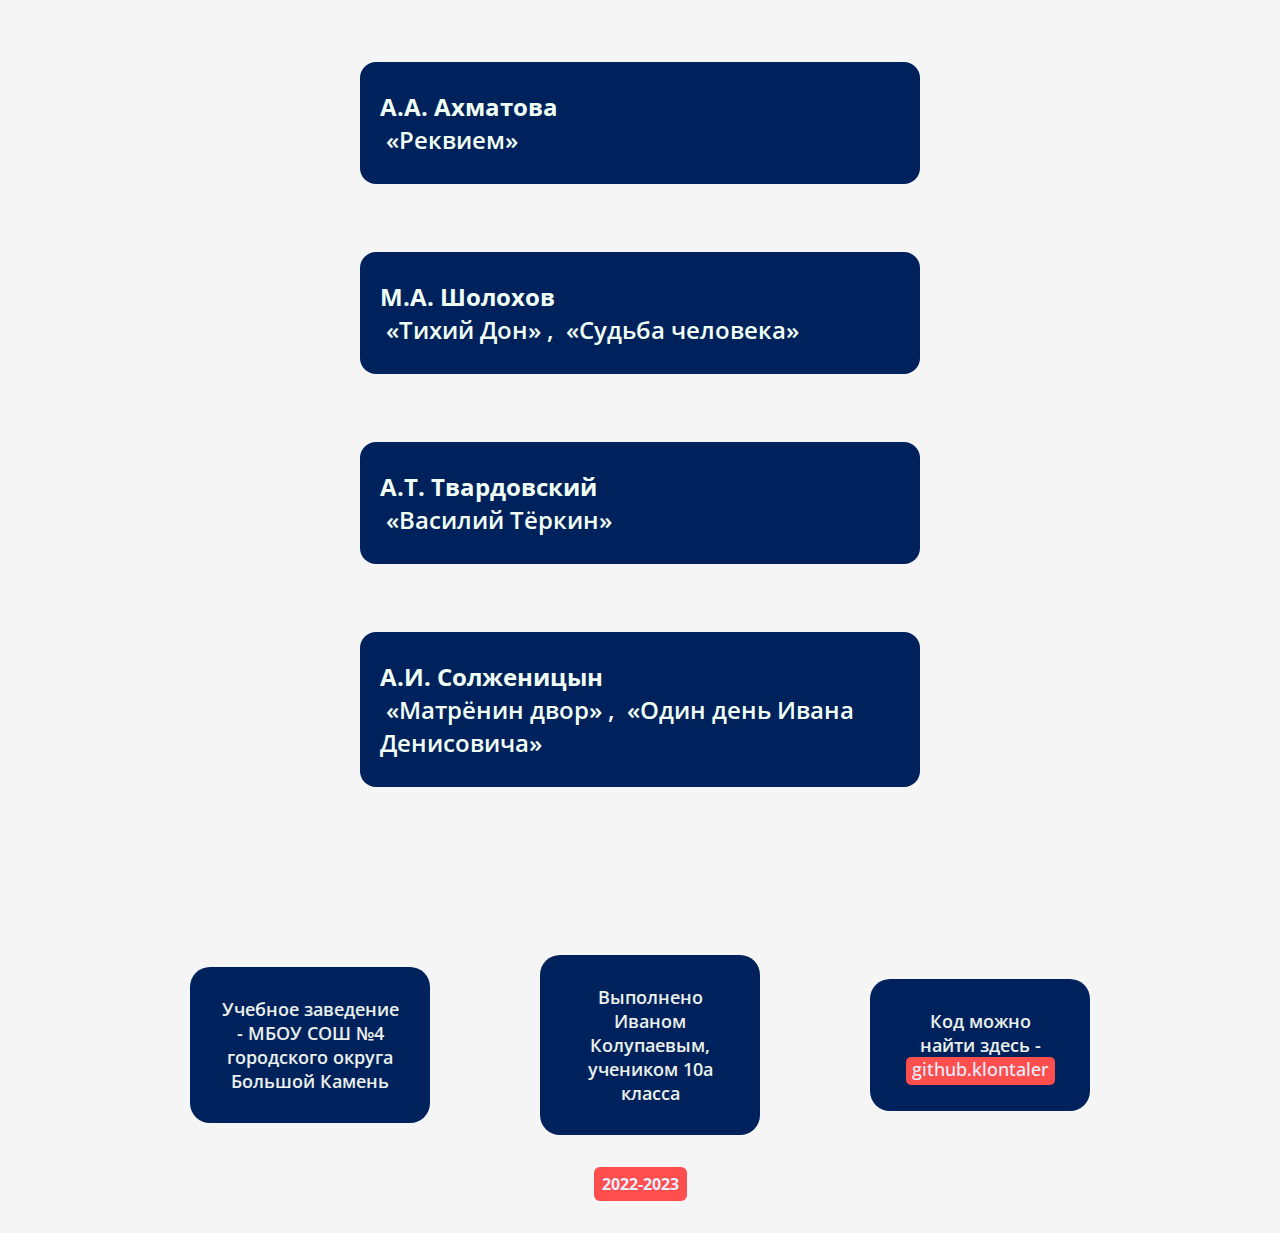
==== commit c5923728: "Update literature.html" ====
--- a/literature.html
+++ b/literature.html
@@ -39,21 +39,21 @@
 
         <li>
             <div class="table_of_contest_item margin_after">
-              <span class="contest_body"><a href="" class="contest_body">«Слово о полку Игореве»</a></span>
+              <span class="contest_body"><a href="https://www.culture.ru/poems/39048/slovo-o-polku-igoreve" class="contest_body">«Слово о полку Игореве»</a></span>
             </div>
         </li>
         
         <li>
           <div class="table_of_contest_item margin_after">
             <h3 class="contest_title">Д.И. Фонвизин</h3>
-            <span class="contest_body"><a href="" class="contest_body">«Недоросль»</a></span>
+            <span class="contest_body"><a href="https://obrazovaka.ru/biblioteka/fonvizin/nedorosl-chitat-online" class="contest_body">«Недоросль»</a></span>
           </div>
         </li>
         
         <li>
           <div class="table_of_contest_item margin_after">
             <h3 class="contest_title">В.А. Жуковский</h3>
-            <span class="contest_body"><a href="" class="contest_body">«Светлана»</a></span>
+            <span class="contest_body"><a href="https://www.culture.ru/poems/17823/svetlana" class="contest_body">«Светлана»</a></span>
           </div>
         </li>
 
@@ -61,86 +61,86 @@
         <li>
           <div class="table_of_contest_item margin_after">
             <h3 class="contest_title">А.С. Грибоедов</h3>
-            <span class="contest_body"><a href="" class="contest_body">«Горе от ума»</a></span>
+            <span class="contest_body"><a href="https://ilibrary.ru/text/5/p.1/index.html" class="contest_body">«Горе от ума»</a></span>
           </div>
         </li>
                 
         <li>
           <div class="table_of_contest_item margin_after">
             <h3 class="contest_title">А.С. Пушкин</h3>
-            <span class="contest_body"><a href="" class="contest_body">«Капитанская дочка»</a>, <a href="" class="contest_body">«Медный всадник»</a>, <a href="" class="contest_body">«Евгений Онегин»</a></span>
+            <span class="contest_body"><a href="https://ilibrary.ru/text/107/p.1/index.html"class="contest_body">«Капитанская дочка»</a>, <a href="https://ilibrary.ru/text/451/p.1/index.html" class="contest_body">«Медный всадник»</a>, <a href="https://ilibrary.ru/text/436/p.1/index.html" class="contest_body">«Евгений Онегин»</a></span>
           </div>
         </li>
                 
         <li>
           <div class="table_of_contest_item margin_after">
             <h3 class="contest_title">М.Ю. Лермонтов</h3>
-            <span class="contest_body"><a href="" class="contest_body">«Песня про… купца Калашникова»</a>, <a href="" class="contest_body">«Мцыри»</a>, <a href="" class="contest_body">«Герой нашего времени»</a></span>
+            <span class="contest_body"><a href="https://ilibrary.ru/text/1151/p.1/index.html" class="contest_body">«Песня про… купца Калашникова»</a>, <a href="https://ilibrary.ru/text/991/p.1/index.html" class="contest_body">«Мцыри»</a>, <a href="https://ilibrary.ru/text/12/p.1/index.html" class="contest_body">«Герой нашего времени»</a></span>
           </div>
         </li>
                 
         <li>
           <div class="table_of_contest_item margin_after">
             <h3 class="contest_title">Н.В. Гоголь</h3>
-            <span class="contest_body"><a href="" class="contest_body">«Ревизор»</a>, <a href="" class="contest_body">«Шинель»</a>, <a href="" class="contest_body">«Мёртвые души»</a></span>
+            <span class="contest_body"><a href="https://ilibrary.ru/text/473/p.1/index.html" class="contest_body">«Ревизор»</a>, <a href="https://ilibrary.ru/text/980/p.1/index.html" class="contest_body">«Шинель»</a>, <a href="https://ilibrary.ru/text/78/p.1/index.html" class="contest_body">«Мёртвые души»</a></span>
           </div>
         </li>
                 
         <li>
           <div class="table_of_contest_item margin_after">
             <h3 class="contest_title">А.Н. Островский</h3>
-            <span class="contest_body"><a href="" class="contest_body">«Гроза»</a></span>
+            <span class="contest_body"><a href="https://ilibrary.ru/text/994/p.1/index.html" class="contest_body">«Гроза»</a></span>
           </div>
         </li>
                 
         <li>
           <div class="table_of_contest_item margin_after">
             <h3 class="contest_title">И.С. Тургенев</h3>
-            <span class="contest_body"><a href="" class="contest_body">«Отцы и дети»</a></span>
+            <span class="contest_body"><a href="https://ilibrary.ru/text/96/p.1/index.html" class="contest_body">«Отцы и дети»</a></span>
           </div>
         </li>
                 
         <li>
           <div class="table_of_contest_item margin_after">
             <h3 class="contest_title">И.А. Гончаров</h3>
-            <span class="contest_body"><a href="" class="contest_body">«Обломов»</a></span>
+            <span class="contest_body"><a href="https://ilibrary.ru/text/475/p.1/index.html" class="contest_body">«Обломов»</a></span>
           </div>
         </li>
                 
         <li>
           <div class="table_of_contest_item margin_after">
             <h3 class="contest_title">Н.А. Некрасов</h3>
-            <span class="contest_body"><a href="" class="contest_body">«Кому на Руси жить хорошо»</a></span>
+            <span class="contest_body"><a href="https://ilibrary.ru/text/13/p.1/index.html" class="contest_body">«Кому на Руси жить хорошо»</a></span>
           </div>
         </li>
                 
         <li>
           <div class="table_of_contest_item margin_after">
             <h3 class="contest_title">М.Е. Салтыков-Щедрин</h3>
-            <span class="contest_body"><a href="" class="contest_body">«Повесть о том, как один мужик двух генералов прокормил»</a>, <a href="" class="contest_body"> «Дикий помещик»</a>, <a href="" class="contest_body">«Премудрый пискарь»</a></span>
+            <span class="contest_body"><a href="https://ilibrary.ru/text/1258/p.1/index.html"class="contest_body">«Повесть о том, как один мужик двух генералов прокормил»</a>, <a href="https://ilibrary.ru/text/1256/p.1/index.html" class="contest_body"> «Дикий помещик»</a>, <a href="https://ilibrary.ru/text/1255/p.1/index.html" class="contest_body">«Премудрый пискарь»</a></span>
           </div>
         </li>
                 
         <li>
           <div class="table_of_contest_item margin_after">
             <h3 class="contest_title">Л.Н. Толстой</h3>
-            <span class="contest_body"><a href="" class="contest_body">«Война и мир»</a></span>
+            <span class="contest_body"><a href="https://ilibrary.ru/text/11/p.1/index.html" class="contest_body">«Война и мир»</a></span>
           </div>
         </li>
                 
         <li>
           <div class="table_of_contest_item margin_after">
             <h3 class="contest_title">Ф.М. Достоевский</h3>
-            <span class="contest_body"><a href="" class="contest_body">«Преступление и наказание»</a></span>
+            <span class="contest_body"><a href="https://ilibrary.ru/text/69/p.1/index.html" class="contest_body">«Преступление и наказание»</a></span>
           </div>
         </li>
                 
         <li>
           <div class="table_of_contest_item margin_after">
             <h3 class="contest_title">А.П. Чехов</h3>
-            <span class="contest_body"><a href="" class="contest_body">«Студент»</a>, <a href="" class="contest_body">«Ионыч»</a>, <a href="" class="contest_body">«Человек в футляре»</a>,
-              <a href="" class="contest_body">«Дама с собачкой»</a>, <a href="" class="contest_body">«Смерть чиновника»</a>, <a href="" class="contest_body">«Хамелеон»</a>,
-              <a href="" class="contest_body">«Тоска»</a>, <a href="" class="contest_body">«Толстый и тонкий»</a>, <a href="" class="contest_body">«Вишнёвый сад»</a>
+            <span class="contest_body"><a href="https://ilibrary.ru/text/979/p.1/index.html" class="contest_body">«Студент»</a>, <a href="https://ilibrary.ru/text/437/p.1/index.html" class="contest_body">«Ионыч»</a>, <a href="https://ilibrary.ru/text/438/p.1/index.html" class="contest_body">«Человек в футляре»</a>,
+              <a href="https://ilibrary.ru/text/976/p.1/index.html" class="contest_body">«Дама с собачкой»</a>, <a href="https://ilibrary.ru/text/987/p.1/index.html" class="contest_body">«Смерть чиновника»</a>, <a href="https://ilibrary.ru/text/463/p.1/index.html" class="contest_body">«Хамелеон»</a>,
+              <a href="https://ilibrary.ru/text/981/p.1/index.html" class="contest_body">«Тоска»</a>, <a href="https://ilibrary.ru/text/464/p.1/index.html" class="contest_body">«Толстый и тонкий»</a>, <a href="https://ilibrary.ru/text/472/p.1/index.html" class="contest_body">«Вишнёвый сад»</a>
             </span>
           </div>
         </li>
@@ -148,56 +148,56 @@
         <li>
           <div class="table_of_contest_item margin_after">
             <h3 class="contest_title">И.А. Бунин</h3>
-            <span class="contest_body"><a href="" class="contest_body">«Господин из Сан-Франциско»</a>, <a href="" class="contest_body">«Чистый понедельник»</a></span>
+            <span class="contest_body"><a href="https://ilibrary.ru/text/1016/p.1/index.html" class="contest_body">«Господин из Сан-Франциско»</a>, <a href="https://ilibrary.ru/text/1019/p.1/index.html" class="contest_body">«Чистый понедельник»</a></span>
           </div>
         </li>
                 
         <li>
           <div class="table_of_contest_item margin_after">
             <h3 class="contest_title">М. Горький</h3>
-            <span class="contest_body"><a href="" class="contest_body">«Старуха Изергиль»</a>, <a href="" class="contest_body">«На дне»</a></span>
+            <span class="contest_body"><a href="https://ilibrary.ru/text/486/p.1/index.html" class="contest_body">«Старуха Изергиль»</a>, <a href="https://ilibrary.ru/text/505/p.1/index.html" class="contest_body">«На дне»</a></span>
           </div>
         </li>
                 
         <li>
           <div class="table_of_contest_item margin_after">
             <h3 class="contest_title">А.А. Блок</h3>
-            <span class="contest_body"><a href="" class="contest_body">«Двенадцать»</a></span>
+            <span class="contest_body"><a href="https://ilibrary.ru/text/1232/p.1/index.html" class="contest_body">«Двенадцать»</a></span>
           </div>
         </li>
                 
         <li>
           <div class="table_of_contest_item margin_after">
             <h3 class="contest_title">В.В. Маяковский</h3>
-            <span class="contest_body"><a href="" class="contest_body">«Облако в штанах»</a></span>
+            <span class="contest_body"><a href="https://ilibrary.ru/text/1241/p.1/index.html" class="contest_body">«Облако в штанах»</a></span>
           </div>
         </li>
                 
         <li>
           <div class="table_of_contest_item margin_after">
             <h3 class="contest_title">А.А. Ахматова</h3>
-            <span class="contest_body"><a href="" class="contest_body">«Реквием»</a></span>
+            <span class="contest_body"><a href="https://www.culture.ru/poems/10174/rekviem" class="contest_body">«Реквием»</a></span>
           </div>
         </li>
 
         <li>
           <div class="table_of_contest_item margin_after">
             <h3 class="contest_title">М.А. Шолохов</h3>
-            <span class="contest_body"><a href="" class="contest_body">«Тихий Дон»</a>, <a href="" class="contest_body">Судьба человека»</a></span>
+            <span class="contest_body"><a href="http://www.lib.ru/PROZA/SHOLOHOW/tihijdon12.txt" class="contest_body">«Тихий Дон»</a>, <a href="http://militera.lib.ru/prose/russian/sholohov2/03.html" class="contest_body">«Судьба человека»</a></span>
           </div>
         </li>
 
         <li>
           <div class="table_of_contest_item margin_after">
             <h3 class="contest_title">А.Т. Твардовский</h3>
-            <span class="contest_body"><a href="" class="contest_body">«Василий Тёркин»</a></span>
+            <span class="contest_body"><a href="https://www.culture.ru/poems/51514/vasilii-terkin" class="contest_body">«Василий Тёркин»</a></span>
           </div>
         </li>
 
         <li>
           <div class="table_of_contest_item margin_after">
             <h3 class="contest_title">А.И. Солженицын</h3>
-            <span class="contest_body"><a href="" class="contest_body">«Матрёнин двор»</a>, <a href="" class="contest_body">«Один день Ивана Денисовича»</a></span>
+            <span class="contest_body"><a href="https://all-the-books.ru/books/solzhenicyn-aleksandr-matrenin-dvor/" class="contest_body">«Матрёнин двор»</a>, <a href="http://www.lib.ru/PROZA/SOLZHENICYN/ivandenisych.txt" class="contest_body">«Один день Ивана Денисовича»</a></span>
           </div>
         </li>
 
